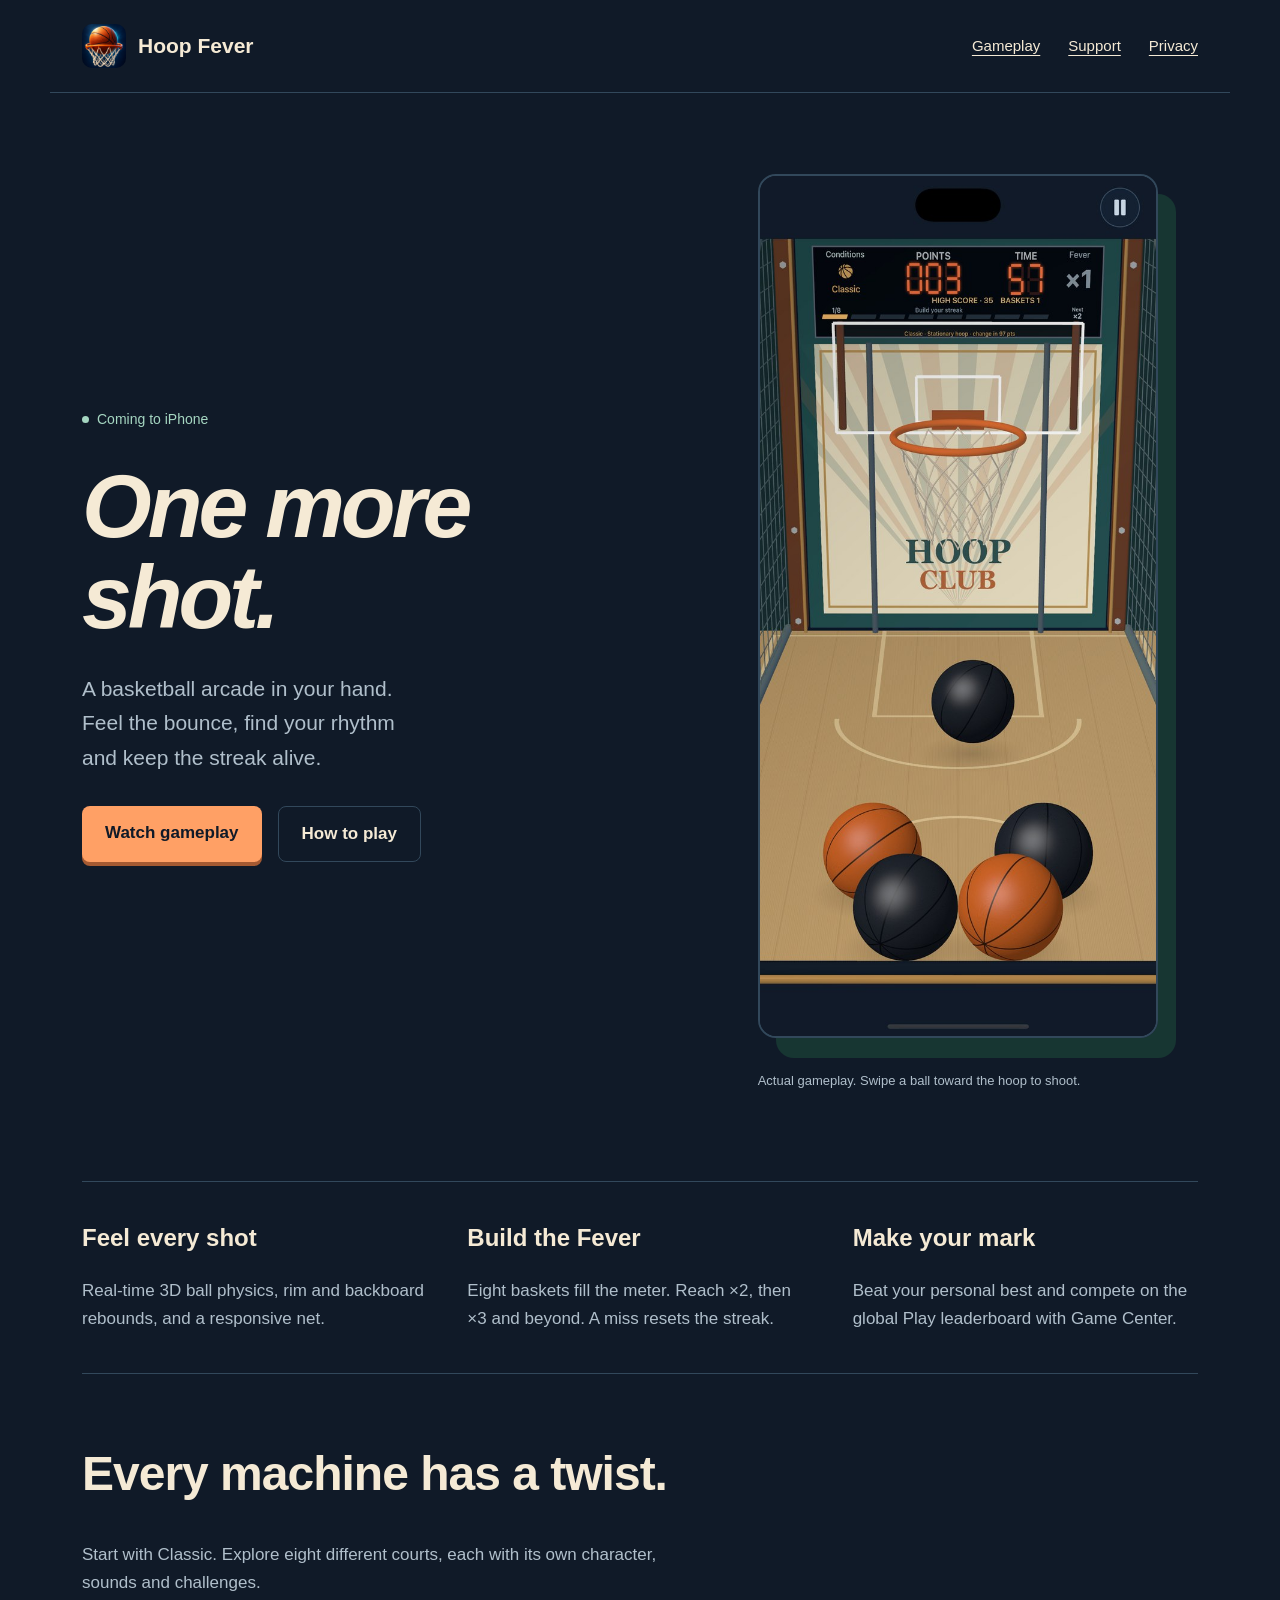
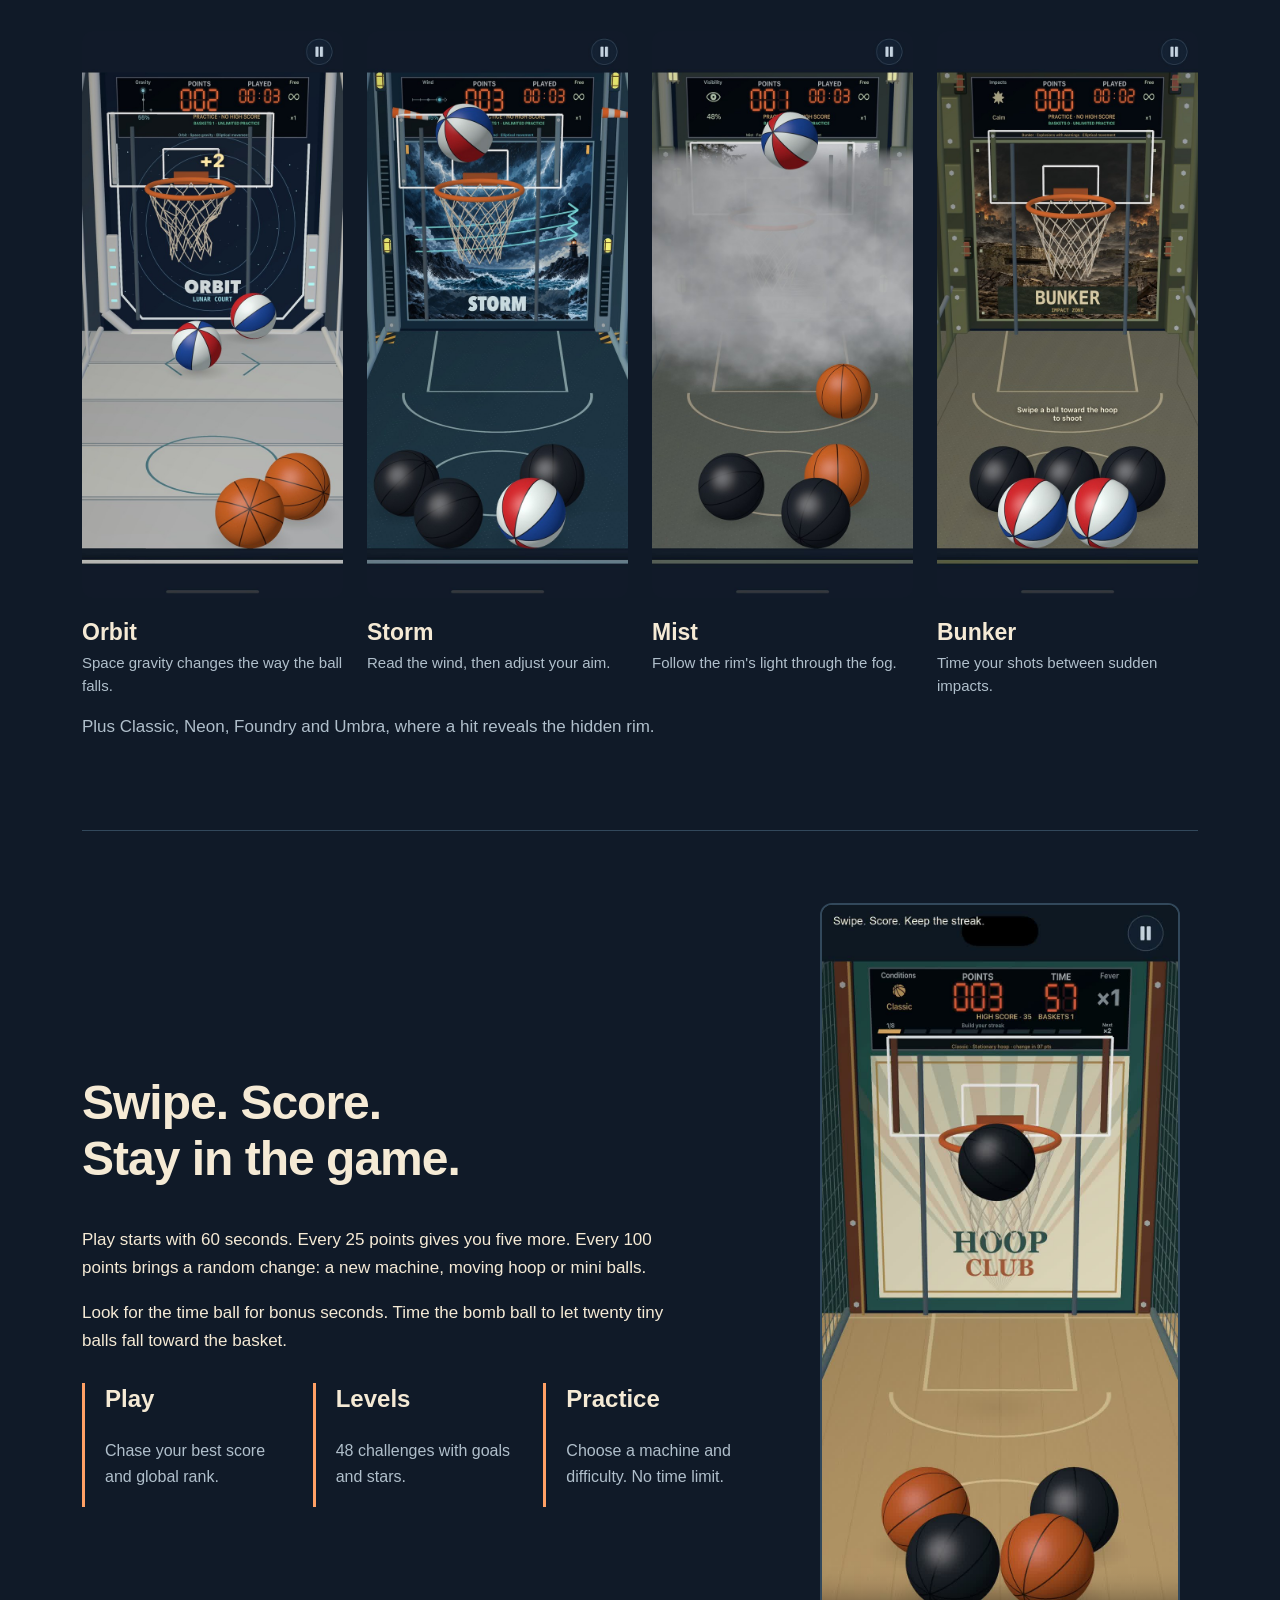
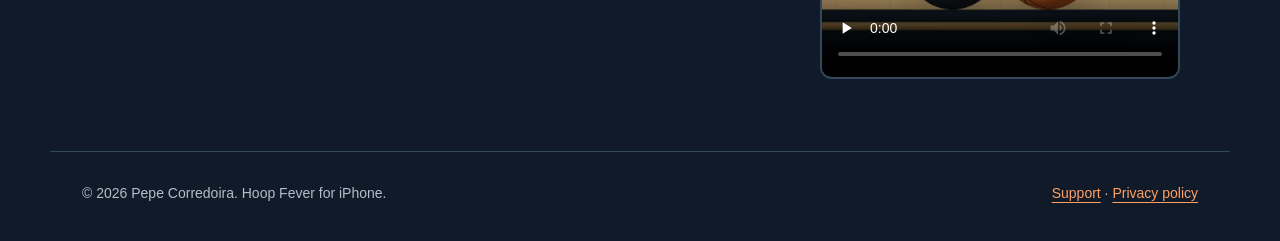
==== index.html @ 846855cb "Publish Hoop Fever website, support and privacy pages" ====
<!doctype html>
<html lang="en"><head><meta charset="utf-8"><meta name="viewport" content="width=device-width,initial-scale=1"><title>Hoop Fever — Your pocket basketball arcade</title><meta name="description" content="Swipe, score and keep the streak. Eight basketball arcade machines, 48 challenges and a global Play leaderboard for iPhone."><meta property="og:title" content="Hoop Fever"><meta property="og:description" content="Your pocket basketball arcade. One more shot."><meta property="og:image" content="https://josemcc.github.io/hoop-fever/assets/social-cover.jpg"><meta property="og:type" content="website"><link rel="icon" href="assets/icon.png"><link rel="stylesheet" href="style.css"></head>
<body><a class="skip" href="#main">Skip to content</a><header><a class="brand" href="index.html"><img src="assets/icon.png" alt="" width="44" height="44">Hoop Fever</a><nav aria-label="Main"><a href="#gameplay">Gameplay</a><a href="support.html">Support</a><a href="privacy.html">Privacy</a></nav></header>
<main id="main"><section class="hero"><div class="hero-copy"><span class="availability">Coming to iPhone</span><h1>One more<br>shot.</h1><p>A basketball arcade in your hand. Feel the bounce, find your rhythm and keep the streak alive.</p><div class="actions"><a class="button" href="#gameplay">Watch gameplay</a><a class="button secondary" href="support.html">How to play</a></div></div><figure class="hero-court"><img src="assets/classic.jpg" alt="Hoop Fever's Classic machine with a basketball in flight toward the hoop" width="660" height="1434"><figcaption>Actual gameplay. Swipe a ball toward the hoop to shoot.</figcaption></figure></section>
<section class="facts" aria-label="Game features"><div><h3>Feel every shot</h3><p>Real-time 3D ball physics, rim and backboard rebounds, and a responsive net.</p></div><div><h3>Build the Fever</h3><p>Eight baskets fill the meter. Reach ×2, then ×3 and beyond. A miss resets the streak.</p></div><div><h3>Make your mark</h3><p>Beat your personal best and compete on the global Play leaderboard with Game Center.</p></div></section>
<section class="section"><h2>Every machine has a twist.</h2><p>Start with Classic. Explore eight different courts, each with its own character, sounds and challenges.</p><div class="machines"><figure class="machine"><img src="assets/orbit.jpg" alt="Orbit's space-themed court" width="330" height="717" loading="lazy"><figcaption><strong>Orbit</strong><span>Space gravity changes the way the ball falls.</span></figcaption></figure><figure class="machine"><img src="assets/storm.jpg" alt="Storm's court and wind indicator" width="330" height="717" loading="lazy"><figcaption><strong>Storm</strong><span>Read the wind, then adjust your aim.</span></figcaption></figure><figure class="machine"><img src="assets/mist.jpg" alt="Mist's hoop surrounded by fog" width="330" height="717" loading="lazy"><figcaption><strong>Mist</strong><span>Follow the rim's light through the fog.</span></figcaption></figure><figure class="machine"><img src="assets/bunker.jpg" alt="The Bunker arcade machine" width="330" height="717" loading="lazy"><figcaption><strong>Bunker</strong><span>Time your shots between sudden impacts.</span></figcaption></figure></div><p>Plus Classic, Neon, Foundry and Umbra, where a hit reveals the hidden rim.</p></section>
<section id="gameplay" class="section film"><div><h2>Swipe. Score.<br>Stay in the game.</h2><p>Play starts with 60 seconds. Every 25 points gives you five more. Every 100 points brings a random change: a new machine, moving hoop or mini balls.</p><p>Look for the time ball for bonus seconds. Time the bomb ball to let twenty tiny balls fall toward the basket.</p><div class="modes"><div><h3>Play</h3><p>Chase your best score and global rank.</p></div><div><h3>Levels</h3><p>48 challenges with goals and stars.</p></div><div><h3>Practice</h3><p>Choose a machine and difficulty. No time limit.</p></div></div></div><video controls playsinline preload="none" poster="assets/video-poster.jpg" aria-label="Hoop Fever gameplay preview"><source src="assets/gameplay.mp4" type="video/mp4"><track kind="captions" src="assets/captions.vtt" srclang="en" label="English">Your browser does not support video. <a href="assets/gameplay.mp4">Download the gameplay preview</a>.</video></section>
</main><footer><span>© 2026 Pepe Corredoira. Hoop Fever for iPhone.</span><span><a href="support.html">Support</a> · <a href="privacy.html">Privacy policy</a></span></footer></body></html>
---- style.css ----
:root{color-scheme:dark;--night:#101a28;--court:#173632;--paper:#f5ead5;--orange:#ffa065;--mint:#a5d6c1;--muted:#b0bfcb;--line:#32485b}
*{box-sizing:border-box}html{scroll-behavior:smooth}body{margin:0;background:var(--night);color:var(--paper);font:17px/1.65 -apple-system,BlinkMacSystemFont,"Segoe UI",sans-serif}a{color:var(--orange);text-underline-offset:4px}a:hover{text-decoration-thickness:2px}a:focus-visible,summary:focus-visible,video:focus-visible{outline:3px solid var(--mint);outline-offset:5px}img{display:block;max-width:100%;height:auto}header,footer,main{max-width:1180px;margin:auto;padding:0 32px}header{display:flex;align-items:center;justify-content:space-between;padding-top:24px;padding-bottom:24px;border-bottom:1px solid var(--line)}.brand{display:flex;align-items:center;gap:12px;color:var(--paper);text-decoration:none;font-weight:800;font-size:21px}.brand img{width:44px;height:44px;border-radius:10px}nav{display:flex;gap:28px}nav a{color:var(--paper);font-size:15px}h1,h2,h3,p{margin-top:0}h1{font-family:"Helvetica Neue",Arial,sans-serif;font-size:clamp(52px,7vw,100px);line-height:1.02;letter-spacing:-4px;font-weight:900;font-style:italic;margin-bottom:28px}h2{font-size:clamp(30px,4vw,48px);line-height:1.15;letter-spacing:-1px}h3{font-size:24px;line-height:1.3}p{max-width:65ch}.hero{display:grid;grid-template-columns:1fr 0.85fr;gap:70px;align-items:center;padding:64px 0 72px}.hero-copy>p{font-size:21px;color:var(--muted);max-width:30ch}.availability{display:inline-flex;align-items:center;gap:8px;font-size:14px;color:var(--mint);margin-bottom:30px}.availability:before{content:"";width:7px;height:7px;border-radius:100%;background:var(--mint)}.actions{display:flex;flex-wrap:wrap;gap:16px;margin-top:30px}.button{padding:13px 23px;border-radius:8px;background:var(--orange);color:var(--night);font-weight:750;text-decoration:none;box-shadow:0 4px 0 #a55a32}.button.secondary{background:transparent;color:var(--paper);border:1px solid var(--line);box-shadow:none}.hero-court{position:relative;max-width:400px;justify-self:center}.hero-court>img{border-radius:18px;border:2px solid var(--line);box-shadow:18px 20px 0 var(--court)}.hero-court figcaption{font-size:13px;color:var(--muted);margin-top:32px}.facts{display:grid;grid-template-columns:repeat(3,1fr);gap:40px;border-top:1px solid var(--line);border-bottom:1px solid var(--line);padding:40px 0}.facts p{color:var(--muted);margin-bottom:0}.section{padding:72px 0}.section>p{color:var(--muted)}.machines{display:grid;grid-template-columns:repeat(4,1fr);gap:24px;margin-top:34px}.machine{margin:0}.machine img{width:100%;border-radius:10px}.machine figcaption{padding:16px 0}.machine strong{display:block;font-size:23px}.machine span{display:block;color:var(--muted);font-size:15px;line-height:1.5}.film{display:grid;grid-template-columns:1fr 0.6fr;gap:60px;align-items:center;border-top:1px solid var(--line)}video{width:100%;max-width:360px;border:2px solid var(--line);border-radius:12px;justify-self:center;background:black}.modes{display:flex;gap:32px;flex-wrap:wrap;margin-top:28px}.modes div{flex:1;min-width:180px;border-left:3px solid var(--orange);padding-left:20px}.modes p{font-size:16px;color:var(--muted)}footer{padding-top:30px;padding-bottom:36px;border-top:1px solid var(--line);font-size:14px;color:var(--muted);display:flex;justify-content:space-between;gap:24px}.document{max-width:840px;padding-top:60px;padding-bottom:80px}.document h1{font-size:52px;letter-spacing:-2px}.document h2{font-size:27px;letter-spacing:-.4px;margin-top:40px}.document p,.document li{color:var(--muted)}.document ul{padding-left:24px}.document .updated{font-size:14px;color:var(--mint)}details{border-bottom:1px solid var(--line);padding:20px 0}summary{font-size:20px;cursor:pointer;font-weight:650}details p{margin-top:14px;margin-bottom:0}.notice{border-left:3px solid var(--orange);padding:12px 20px;background:#1c2c3c}.notice p{margin:0}.skip{position:absolute;left:16px;top:-100px;background:var(--paper);color:var(--night);padding:8px 16px}.skip:focus{top:8px;z-index:5}
@media(max-width:850px){.hero{gap:32px}.machines{grid-template-columns:repeat(2,1fr)}.facts{gap:24px}.hero-copy>p{font-size:18px}.film{gap:24px}h1{letter-spacing:-2px}}@media(max-width:600px){header,footer,main{padding-left:22px;padding-right:22px}header{align-items:flex-start;gap:16px}.brand{font-size:18px}.brand img{width:36px;height:36px}nav{gap:12px;flex-wrap:wrap;justify-content:flex-end;max-width:165px}nav a{font-size:13px}.hero{grid-template-columns:1fr;padding-top:40px;gap:30px}.hero-copy>p{max-width:40ch}.hero-court{max-width:290px;margin:10px 0 0}.hero-court>img{box-shadow:10px 12px 0 var(--court)}.facts{grid-template-columns:1fr;gap:28px}.facts h3{margin-bottom:8px}.section{padding:48px 0}.machines{gap:18px}.machine strong{font-size:21px}.film{grid-template-columns:1fr}.document{padding-top:40px}.document h1{font-size:42px}footer{flex-direction:column;gap:8px}}
@media(prefers-reduced-motion:reduce){html{scroll-behavior:auto}}
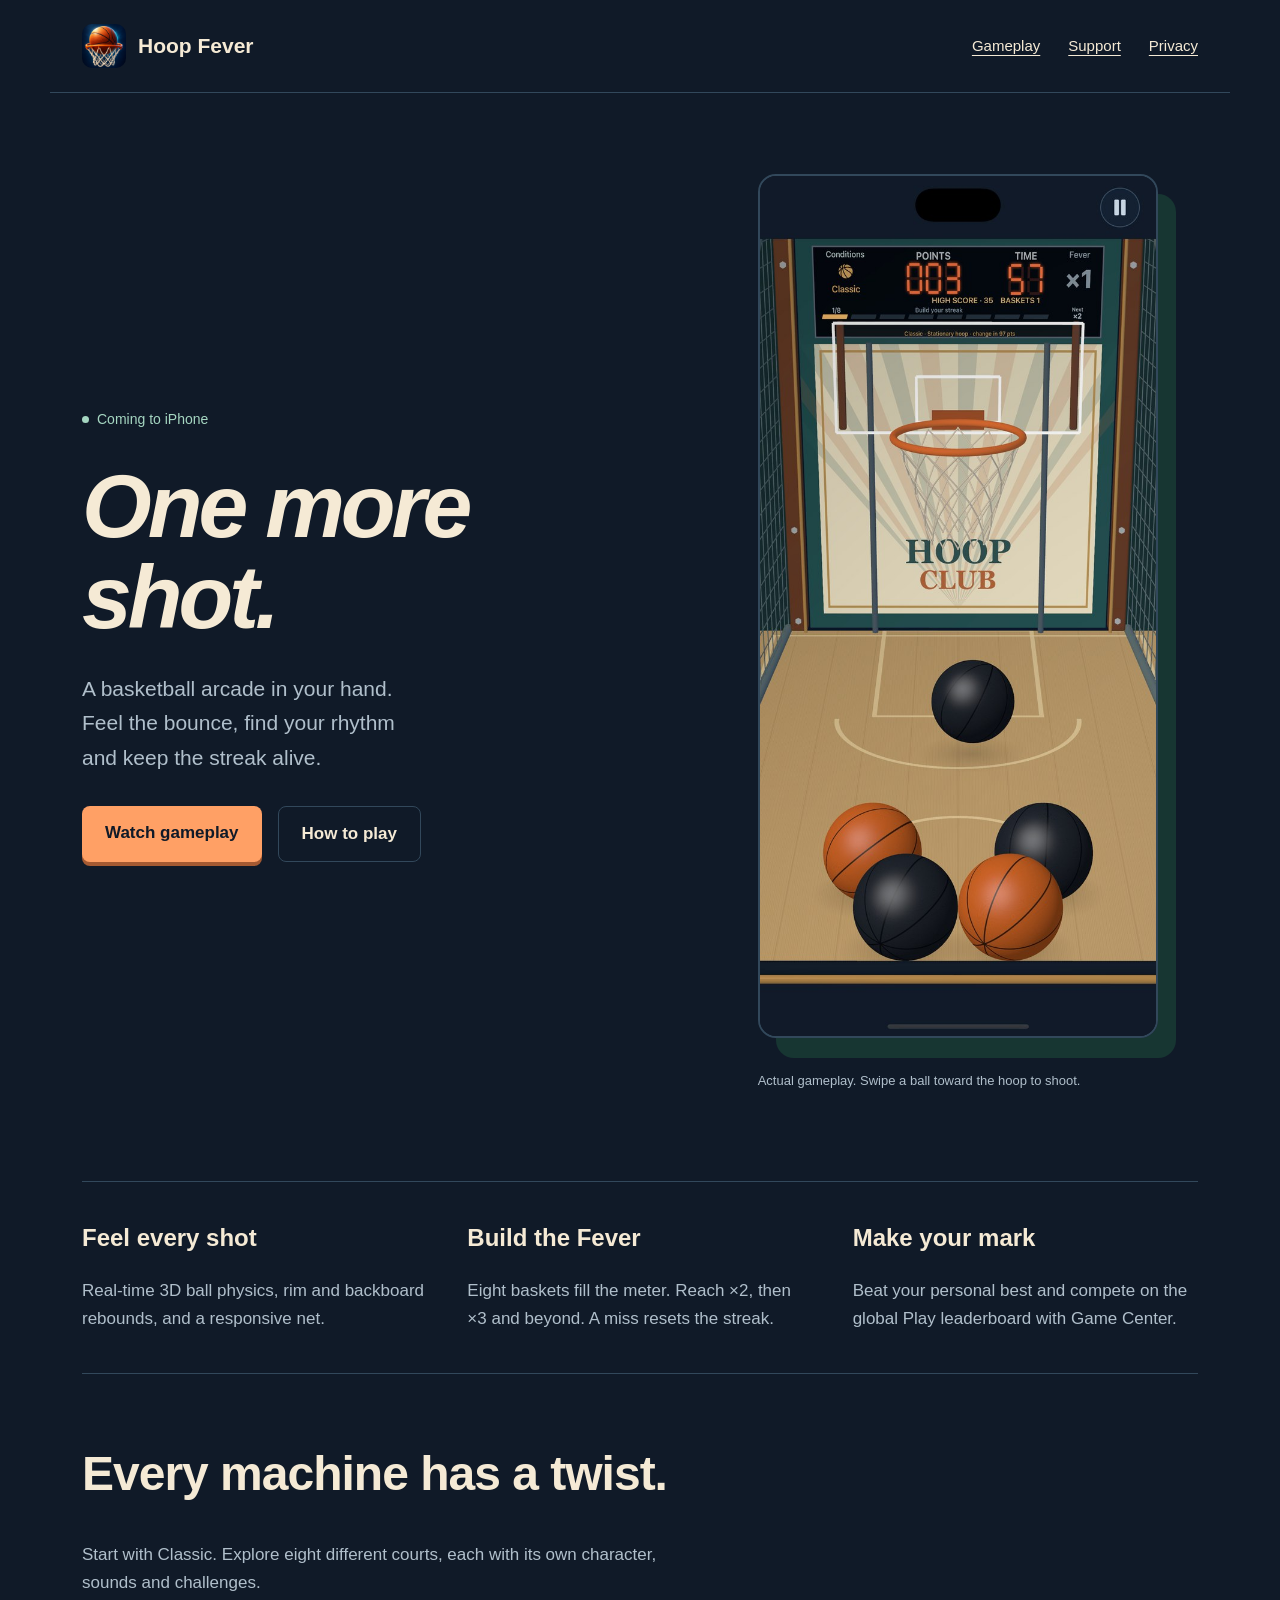
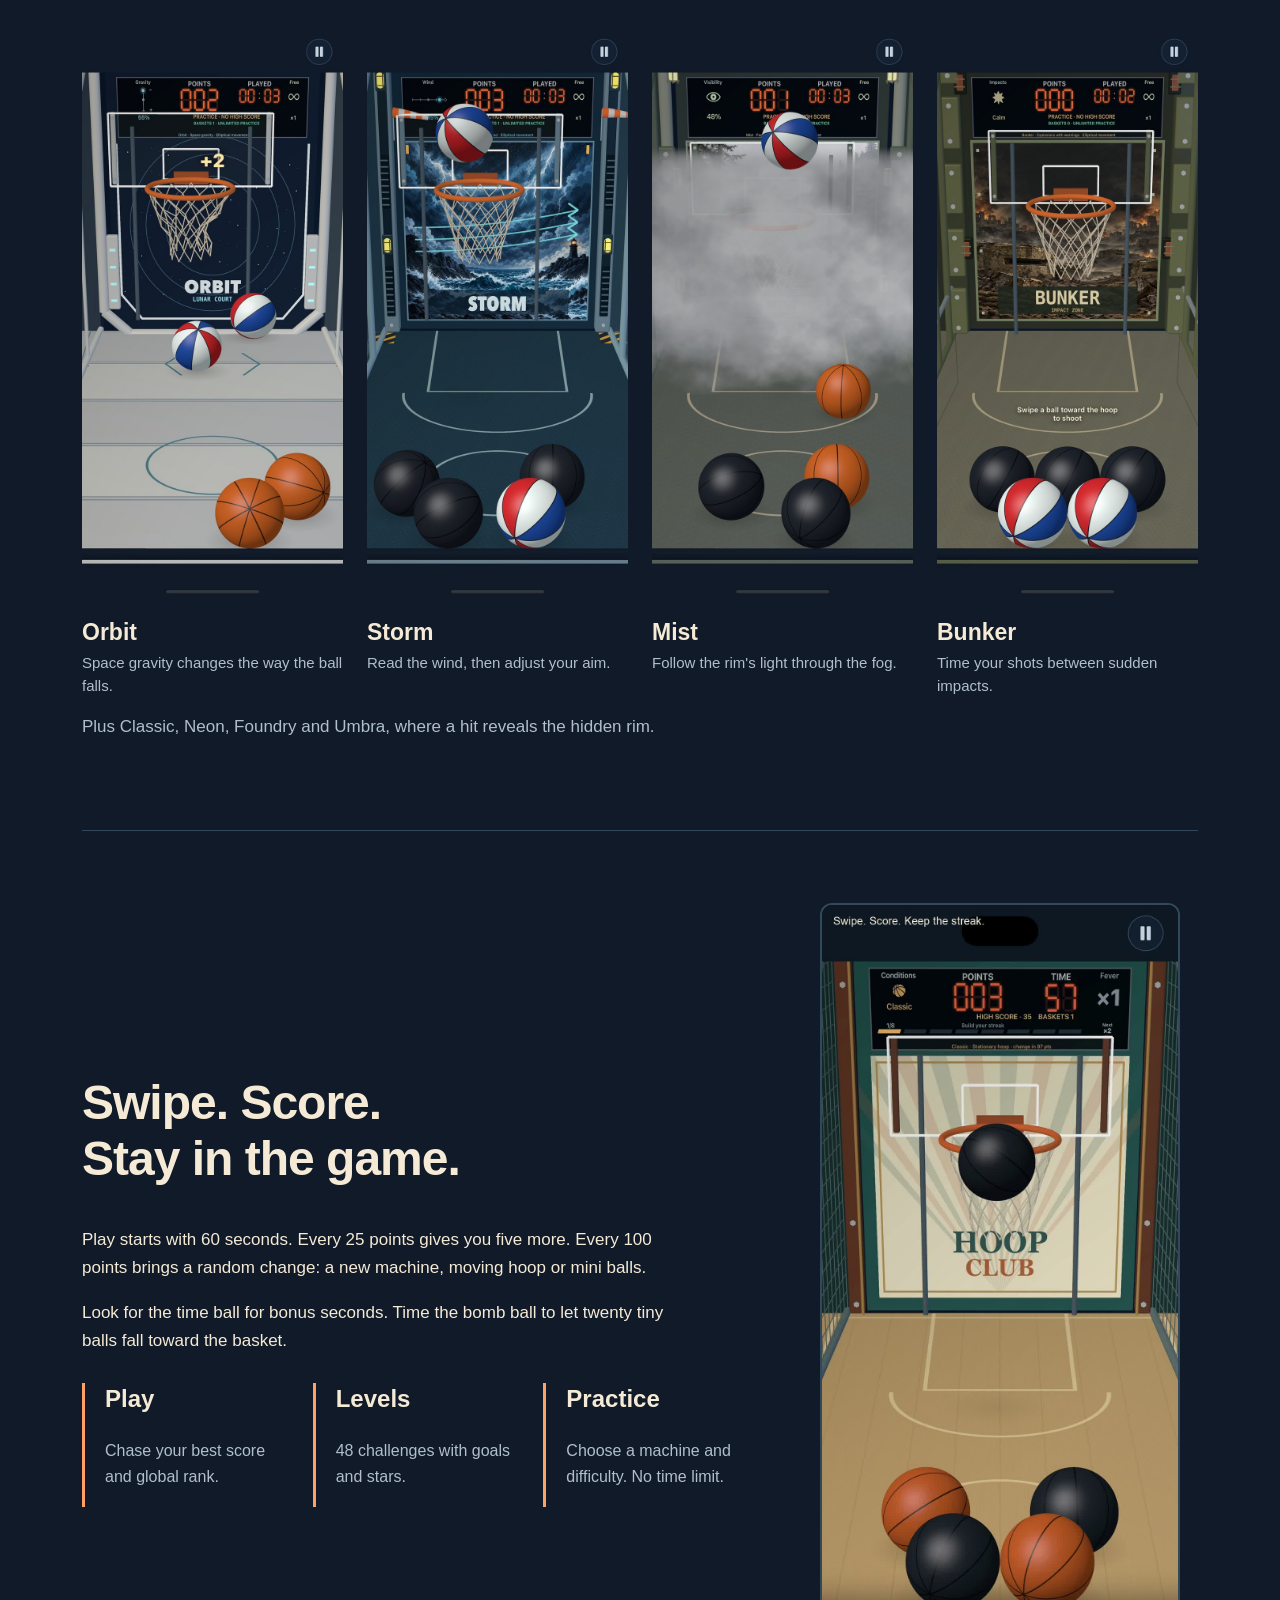
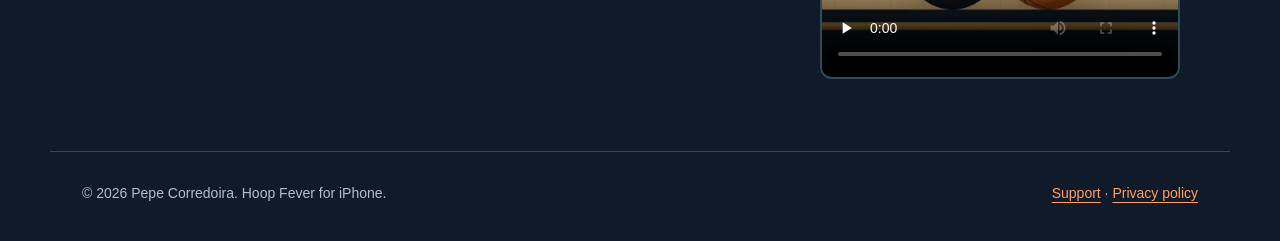
==== commit e6bc1523: "Shorten Classic preview to five seconds" ====
--- a/index.html
+++ b/index.html
@@ -1,8 +1,8 @@
 <!doctype html>
 <html lang="en"><head><meta charset="utf-8"><meta name="viewport" content="width=device-width,initial-scale=1"><title>Hoop Fever — Your pocket basketball arcade</title><meta name="description" content="Swipe, score and keep the streak. Eight basketball arcade machines, 48 challenges and a global Play leaderboard for iPhone."><meta property="og:title" content="Hoop Fever"><meta property="og:description" content="Your pocket basketball arcade. One more shot."><meta property="og:image" content="https://josemcc.github.io/hoop-fever/assets/social-cover.jpg"><meta property="og:type" content="website"><link rel="icon" href="assets/icon.png"><link rel="stylesheet" href="style.css"></head>
 <body><a class="skip" href="#main">Skip to content</a><header><a class="brand" href="index.html"><img src="assets/icon.png" alt="" width="44" height="44">Hoop Fever</a><nav aria-label="Main"><a href="#gameplay">Gameplay</a><a href="support.html">Support</a><a href="privacy.html">Privacy</a></nav></header>
-<main id="main"><section class="hero"><div class="hero-copy"><span class="availability">Coming to iPhone</span><h1>One more<br>shot.</h1><p>A basketball arcade in your hand. Feel the bounce, find your rhythm and keep the streak alive.</p><div class="actions"><a class="button" href="#gameplay">Watch gameplay</a><a class="button secondary" href="support.html">How to play</a></div></div><figure class="hero-court"><img src="assets/classic.jpg" alt="Hoop Fever's Classic machine with a basketball in flight toward the hoop" width="660" height="1434"><figcaption>Actual gameplay. Swipe a ball toward the hoop to shoot.</figcaption></figure></section>
+<main id="main"><section class="hero"><div class="hero-copy"><span class="availability">Coming to iPhone</span><h1>One more<br>shot.</h1><p>A basketball arcade in your hand. Feel the bounce, find your rhythm and keep the streak alive.</p><div class="actions"><a class="button" href="#gameplay">Watch gameplay</a><a class="button secondary" href="support.html">How to play</a></div></div><figure class="hero-court"><img src="assets/classic.jpg" alt="Hoop Fever's Classic machine during a Play round" width="660" height="1434"><figcaption>Actual gameplay. Swipe a ball toward the hoop to shoot.</figcaption></figure></section>
 <section class="facts" aria-label="Game features"><div><h3>Feel every shot</h3><p>Real-time 3D ball physics, rim and backboard rebounds, and a responsive net.</p></div><div><h3>Build the Fever</h3><p>Eight baskets fill the meter. Reach ×2, then ×3 and beyond. A miss resets the streak.</p></div><div><h3>Make your mark</h3><p>Beat your personal best and compete on the global Play leaderboard with Game Center.</p></div></section>
 <section class="section"><h2>Every machine has a twist.</h2><p>Start with Classic. Explore eight different courts, each with its own character, sounds and challenges.</p><div class="machines"><figure class="machine"><img src="assets/orbit.jpg" alt="Orbit's space-themed court" width="330" height="717" loading="lazy"><figcaption><strong>Orbit</strong><span>Space gravity changes the way the ball falls.</span></figcaption></figure><figure class="machine"><img src="assets/storm.jpg" alt="Storm's court and wind indicator" width="330" height="717" loading="lazy"><figcaption><strong>Storm</strong><span>Read the wind, then adjust your aim.</span></figcaption></figure><figure class="machine"><img src="assets/mist.jpg" alt="Mist's hoop surrounded by fog" width="330" height="717" loading="lazy"><figcaption><strong>Mist</strong><span>Follow the rim's light through the fog.</span></figcaption></figure><figure class="machine"><img src="assets/bunker.jpg" alt="The Bunker arcade machine" width="330" height="717" loading="lazy"><figcaption><strong>Bunker</strong><span>Time your shots between sudden impacts.</span></figcaption></figure></div><p>Plus Classic, Neon, Foundry and Umbra, where a hit reveals the hidden rim.</p></section>
-<section id="gameplay" class="section film"><div><h2>Swipe. Score.<br>Stay in the game.</h2><p>Play starts with 60 seconds. Every 25 points gives you five more. Every 100 points brings a random change: a new machine, moving hoop or mini balls.</p><p>Look for the time ball for bonus seconds. Time the bomb ball to let twenty tiny balls fall toward the basket.</p><div class="modes"><div><h3>Play</h3><p>Chase your best score and global rank.</p></div><div><h3>Levels</h3><p>48 challenges with goals and stars.</p></div><div><h3>Practice</h3><p>Choose a machine and difficulty. No time limit.</p></div></div></div><video controls playsinline preload="none" poster="assets/video-poster.jpg" aria-label="Hoop Fever gameplay preview"><source src="assets/gameplay.mp4" type="video/mp4"><track kind="captions" src="assets/captions.vtt" srclang="en" label="English">Your browser does not support video. <a href="assets/gameplay.mp4">Download the gameplay preview</a>.</video></section>
+<section id="gameplay" class="section film"><div><h2>Swipe. Score.<br>Stay in the game.</h2><p>Play starts with 60 seconds. Every 25 points gives you five more. Every 100 points brings a random change: a new machine, moving hoop or mini balls.</p><p>Look for the time ball for bonus seconds. Time the bomb ball to let twenty tiny balls fall toward the basket.</p><div class="modes"><div><h3>Play</h3><p>Chase your best score and global rank.</p></div><div><h3>Levels</h3><p>48 challenges with goals and stars.</p></div><div><h3>Practice</h3><p>Choose a machine and difficulty. No time limit.</p></div></div></div><video controls playsinline preload="none" poster="assets/video-poster.jpg" aria-label="Hoop Fever gameplay preview"><source src="assets/gameplay.mp4?v=preview-17s" type="video/mp4"><track kind="captions" src="assets/captions.vtt?v=preview-17s" srclang="en" label="English">Your browser does not support video. <a href="assets/gameplay.mp4?v=preview-17s">Download the gameplay preview</a>.</video></section>
 </main><footer><span>© 2026 Pepe Corredoira. Hoop Fever for iPhone.</span><span><a href="support.html">Support</a> · <a href="privacy.html">Privacy policy</a></span></footer></body></html>
